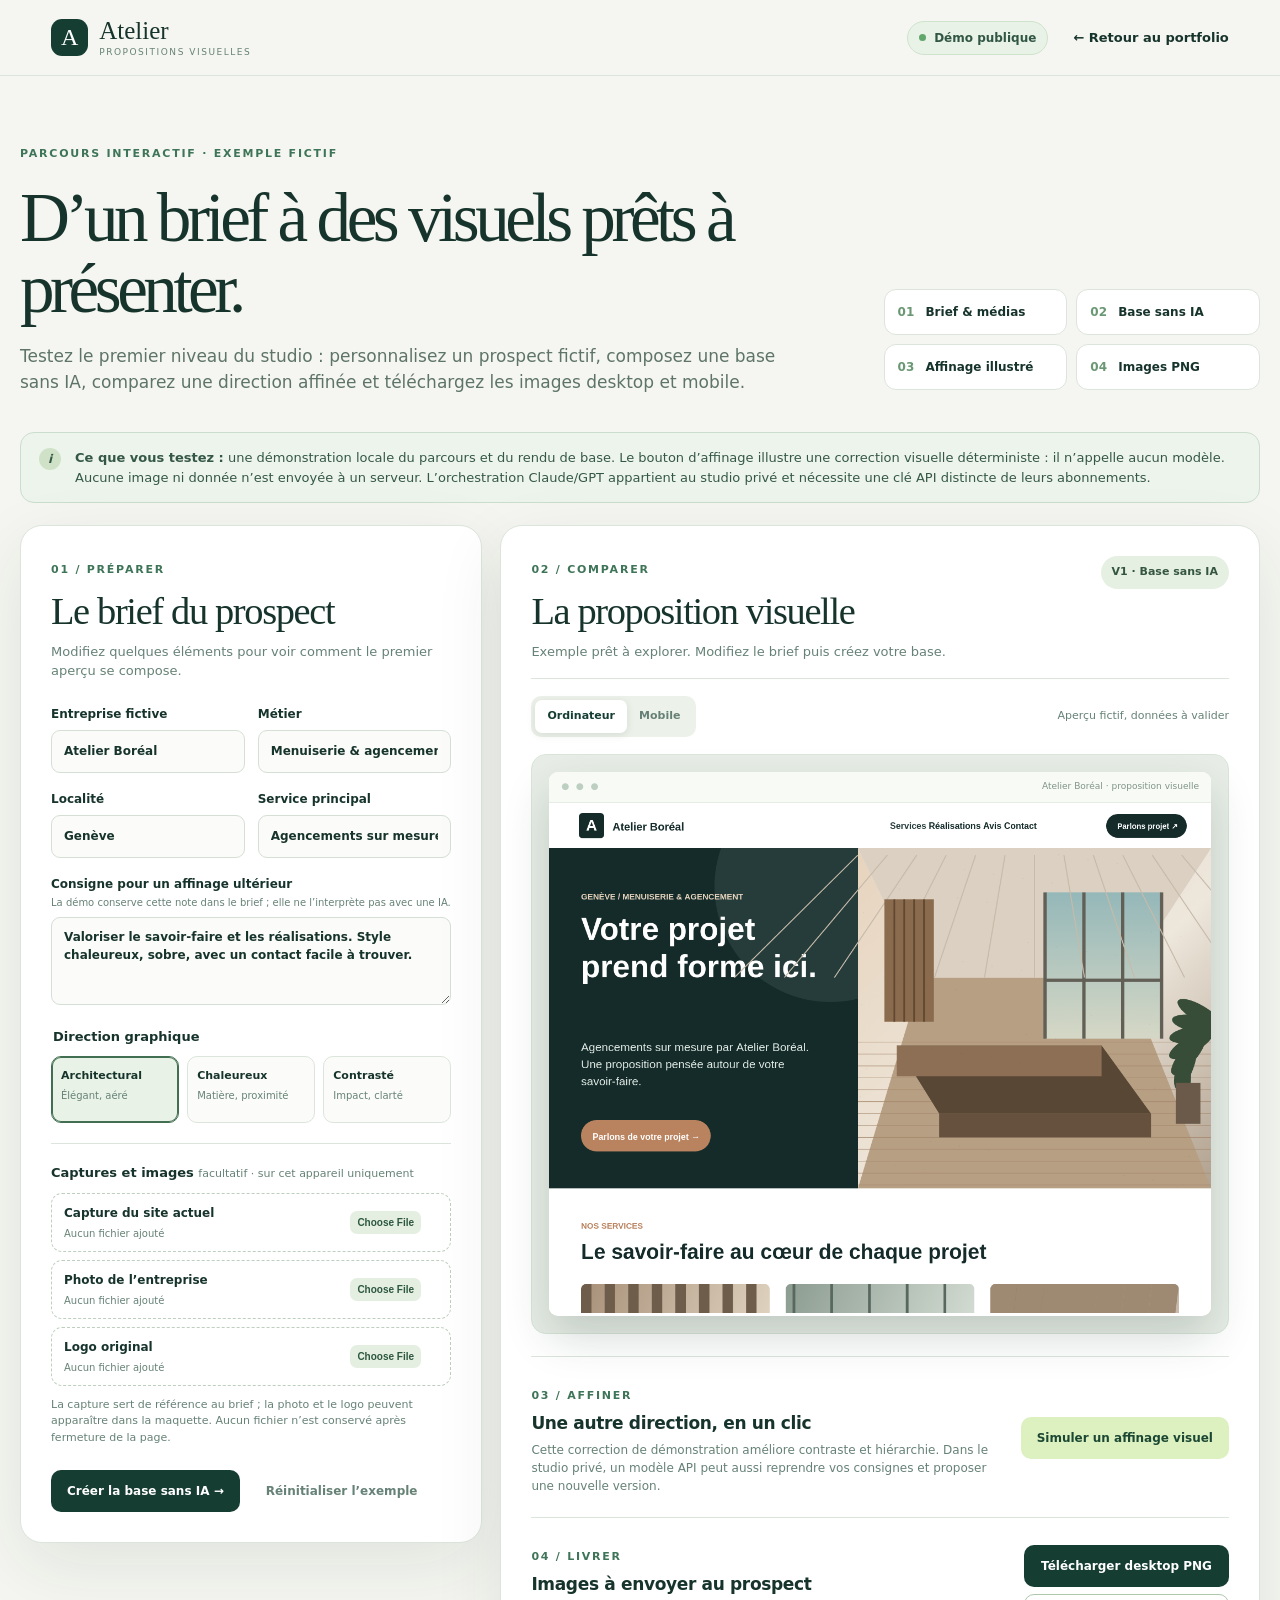
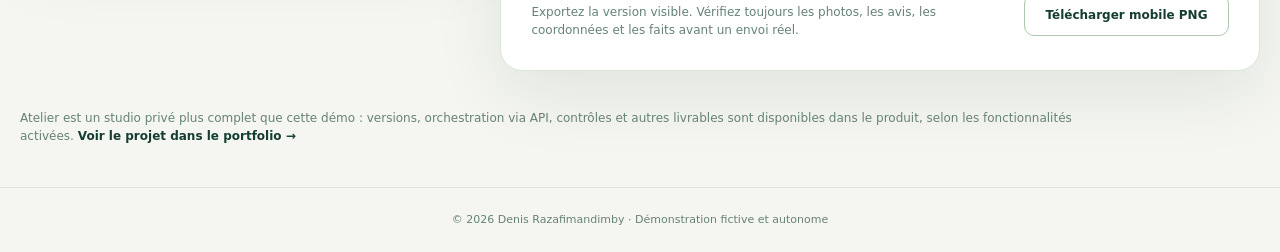
==== demo/atelier.html @ 62d82d83 "Ajoute une demo interactive du studio Atelier" ====
<!doctype html>
<html lang="fr">
<head>
  <meta charset="utf-8">
  <meta name="viewport" content="width=device-width, initial-scale=1">
  <meta name="description" content="Démonstration interactive du parcours Atelier : brief, première maquette sans IA, affinage illustré et exports desktop et mobile.">
  <meta name="theme-color" content="#153d32">
  <title>Atelier · Démo interactive | Denis Razafimandimby</title>
  <link rel="stylesheet" href="atelier.css">
  <script src="atelier.js" defer></script>
</head>
<body>
  <a class="skip" href="#main">Aller au contenu</a>
  <header class="topbar">
    <a class="identity" href="../index.html#projets" aria-label="Retour aux projets du portfolio"><span class="identity-icon" aria-hidden="true">A</span><span><strong>Atelier</strong><small>Propositions visuelles</small></span></a>
    <div class="top-actions"><span class="demo-pill"><span aria-hidden="true"></span> Démo publique</span><a class="back-link" href="../index.html#projets">← Retour au portfolio</a></div>
  </header>

  <main id="main">
    <section class="intro" aria-labelledby="page-title">
      <div class="intro-copy"><span class="eyebrow">PARCOURS INTERACTIF · EXEMPLE FICTIF</span><h1 id="page-title">D’un brief à des visuels prêts à présenter.</h1><p>Testez le premier niveau du studio : personnalisez un prospect fictif, composez une base sans IA, comparez une direction affinée et téléchargez les images desktop et mobile.</p></div>
      <div class="intro-steps" aria-label="Étapes de la démonstration"><span><b>01</b> Brief & médias</span><span><b>02</b> Base sans IA</span><span><b>03</b> Affinage illustré</span><span><b>04</b> Images PNG</span></div>
    </section>

    <div class="disclosure" role="note"><span class="disclosure-icon" aria-hidden="true">i</span><p><strong>Ce que vous testez :</strong> une démonstration locale du parcours et du rendu de base. Le bouton d’affinage illustre une correction visuelle déterministe : il n’appelle aucun modèle. Aucune image ni donnée n’est envoyée à un serveur. L’orchestration Claude/GPT appartient au studio privé et nécessite une clé API distincte de leurs abonnements.</p></div>

    <div class="workspace">
      <section class="control-panel" aria-labelledby="control-title">
        <div class="panel-heading"><span class="panel-index">01 / PRÉPARER</span><h2 id="control-title">Le brief du prospect</h2><p>Modifiez quelques éléments pour voir comment le premier aperçu se compose.</p></div>
        <form id="brief-form" novalidate>
          <div class="field-grid"><label>Entreprise fictive<input id="company" name="company" maxlength="45" value="Atelier Boréal" autocomplete="off" required></label><label>Métier<input id="trade" name="trade" maxlength="48" value="Menuiserie & agencement" autocomplete="off" required></label></div>
          <div class="field-grid"><label>Localité<input id="city" name="city" maxlength="35" value="Genève" autocomplete="off"></label><label>Service principal<input id="service" name="service" maxlength="58" value="Agencements sur mesure" autocomplete="off"></label></div>
          <label>Consigne pour un affinage ultérieur <small class="field-hint">La démo conserve cette note dans le brief ; elle ne l’interprète pas avec une IA.</small><textarea id="instruction" name="instruction" maxlength="260" rows="3">Valoriser le savoir-faire et les réalisations. Style chaleureux, sobre, avec un contact facile à trouver.</textarea></label>
          <fieldset class="style-field"><legend>Direction graphique</legend><div class="style-options"><label class="style-option"><input type="radio" name="style" value="architectural" checked><span><b>Architectural</b><small>Élégant, aéré</small></span></label><label class="style-option"><input type="radio" name="style" value="chaleureux"><span><b>Chaleureux</b><small>Matière, proximité</small></span></label><label class="style-option"><input type="radio" name="style" value="contraste"><span><b>Contrasté</b><small>Impact, clarté</small></span></label></div></fieldset>
          <div class="uploads"><h3>Captures et images <small>facultatif · sur cet appareil uniquement</small></h3><div class="upload-grid"><label class="upload-control"><span>Capture du site actuel</span><input id="capture" type="file" accept="image/png,image/jpeg,image/webp"><small id="capture-name">Aucun fichier ajouté</small></label><label class="upload-control"><span>Photo de l’entreprise</span><input id="photo" type="file" accept="image/png,image/jpeg,image/webp"><small id="photo-name">Aucun fichier ajouté</small></label><label class="upload-control"><span>Logo original</span><input id="logo" type="file" accept="image/png,image/jpeg,image/webp"><small id="logo-name">Aucun fichier ajouté</small></label></div><p class="upload-note">La capture sert de référence au brief ; la photo et le logo peuvent apparaître dans la maquette. Aucun fichier n’est conservé après fermeture de la page.</p></div>
          <div class="primary-actions"><button class="button button-primary" type="submit" id="generate">Créer la base sans IA <span aria-hidden="true">→</span></button><button class="button button-quiet" type="button" id="reset">Réinitialiser l’exemple</button></div>
        </form>
      </section>

      <section class="result-panel" aria-labelledby="result-title">
        <div class="panel-heading result-heading"><div><span class="panel-index">02 / COMPARER</span><h2 id="result-title">La proposition visuelle</h2><p id="result-status" role="status">Exemple prêt à explorer. Modifiez le brief puis créez votre base.</p></div><span class="version-badge" id="version-badge">V1 · Base sans IA</span></div>
        <div class="preview-toolbar"><div class="segmented" role="group" aria-label="Format d’aperçu"><button type="button" class="active" id="desktop-view" aria-pressed="true">Ordinateur</button><button type="button" id="mobile-view" aria-pressed="false">Mobile</button></div><span class="preview-note">Aperçu fictif, données à valider</span></div>
        <div class="preview-frame" id="preview-frame"><div class="preview-window"><div class="window-bar"><span class="window-dots" aria-hidden="true">● ● ●</span><span id="window-title">Atelier Boréal · proposition visuelle</span></div><div class="canvas-scroller"><canvas id="site-canvas" width="1200" height="1850" role="img" aria-label="Aperçu de la proposition de site fictif"></canvas></div></div></div>
        <div class="refinement"><div><span class="panel-index">03 / AFFINER</span><h3>Une autre direction, en un clic</h3><p>Cette correction de démonstration améliore contraste et hiérarchie. Dans le studio privé, un modèle API peut aussi reprendre vos consignes et proposer une nouvelle version.</p></div><button class="button button-secondary" type="button" id="refine">Simuler un affinage visuel</button></div>
        <div class="delivery"><div><span class="panel-index">04 / LIVRER</span><h3>Images à envoyer au prospect</h3><p>Exportez la version visible. Vérifiez toujours les photos, les avis, les coordonnées et les faits avant un envoi réel.</p></div><div class="delivery-actions"><button class="button button-primary" type="button" id="download-desktop">Télécharger desktop PNG</button><button class="button button-outline" type="button" id="download-mobile">Télécharger mobile PNG</button></div></div>
      </section>
    </div>
    <p class="footnote">Atelier est un studio privé plus complet que cette démo : versions, orchestration via API, contrôles et autres livrables sont disponibles dans le produit, selon les fonctionnalités activées. <a href="../index.html#projets">Voir le projet dans le portfolio →</a></p>
  </main>
  <footer>© 2026 Denis Razafimandimby · Démonstration fictive et autonome</footer>
</body>
</html>
---- demo/atelier.css ----
:root{color-scheme:light;--ink:#17342c;--forest:#153d32;--deep:#102b25;--sage:#668276;--line:#dce5dc;--paper:#f5f6f1;--white:#fff;--lime:#d6eeb4;--shadow:0 22px 70px rgba(20,47,36,.09)}
*{box-sizing:border-box}html{scroll-behavior:smooth}body{margin:0;background:var(--paper);color:var(--ink);font-family:Inter,ui-sans-serif,system-ui,-apple-system,BlinkMacSystemFont,"Segoe UI",sans-serif;line-height:1.5;-webkit-font-smoothing:antialiased}button,input,textarea{font:inherit}button{cursor:pointer}a{color:inherit}.skip{position:fixed;top:-60px;left:14px;z-index:10;padding:10px;background:#fff}.skip:focus{top:12px}
.topbar{height:76px;max-width:1600px;margin:auto;padding:0 clamp(20px,4vw,70px);display:flex;align-items:center;justify-content:space-between;gap:16px;border-bottom:1px solid var(--line)}.identity{display:inline-flex;align-items:center;gap:11px;text-decoration:none}.identity-icon{width:37px;height:37px;border-radius:11px;display:grid;place-items:center;background:var(--forest);color:#fff;font-family:Georgia,serif;font-size:24px}.identity strong,.identity small{display:block;line-height:1.1}.identity strong{font-family:Georgia,serif;font-size:25px;font-weight:500}.identity small{font-size:9px;letter-spacing:.17em;text-transform:uppercase;color:var(--sage);margin-top:4px}.top-actions{display:flex;align-items:center;gap:25px}.demo-pill{display:inline-flex;align-items:center;gap:8px;background:#e8f2e7;border:1px solid #cfe3cc;color:#315643;padding:7px 11px;border-radius:999px;font-size:12px;font-weight:700}.demo-pill span{width:7px;height:7px;background:#61a66a;border-radius:50%}.back-link{text-decoration:none;font-size:13px;font-weight:700}.back-link:hover,.footnote a:hover{text-decoration:underline}
main{width:min(1500px,calc(100% - 40px));margin:auto}.intro{padding:clamp(42px,5vw,77px) 0 35px;display:grid;grid-template-columns:minmax(0,1.3fr) minmax(280px,.6fr);gap:48px;align-items:end}.eyebrow,.panel-index{font-size:11px;font-weight:800;letter-spacing:.16em;color:#3e7457}.intro h1{font-size:clamp(42px,5.4vw,78px);letter-spacing:-.065em;line-height:1.03;margin:18px 0 20px;max-width:950px;font-family:Georgia,"Times New Roman",serif;font-weight:500}.intro-copy p{max-width:770px;color:#5e7468;font-size:17px;margin:0}.intro-steps{display:grid;grid-template-columns:1fr 1fr;gap:9px;padding-bottom:5px}.intro-steps span{padding:13px;border:1px solid var(--line);border-radius:12px;background:#fff;font-size:12px;font-weight:650;white-space:nowrap}.intro-steps b{color:#6b9874;margin-right:7px}.disclosure{display:flex;gap:14px;align-items:flex-start;border:1px solid #cbddcd;background:#edf4eb;padding:15px 18px;border-radius:14px;color:#355846;font-size:13px;margin:2px 0 22px}.disclosure p{margin:0}.disclosure-icon{flex:0 0 22px;height:22px;border-radius:50%;background:#cfe2c8;display:grid;place-items:center;font-size:12px;font-style:italic;font-weight:700}
.workspace{display:grid;grid-template-columns:minmax(350px,.84fr) minmax(540px,1.38fr);gap:18px;align-items:start}.control-panel,.result-panel{border:1px solid var(--line);border-radius:22px;background:#fff;box-shadow:var(--shadow);overflow:hidden}.control-panel{padding:30px}.result-panel{padding:30px}.panel-heading h2{font-family:Georgia,"Times New Roman",serif;font-size:clamp(30px,3vw,40px);font-weight:500;letter-spacing:-.035em;line-height:1.15;margin:9px 0 8px}.panel-heading p{font-size:13px;color:var(--sage);margin:0 0 24px}.field-grid{display:grid;grid-template-columns:1fr 1fr;gap:13px}form label:not(.style-option):not(.upload-control){display:block;font-size:12px;font-weight:750;margin-bottom:17px}input[type=text],form input:not([type]),textarea{margin-top:7px;width:100%;min-height:43px;padding:10px 12px;border:1px solid #d5dfd5;border-radius:9px;color:var(--ink);background:#fbfcf9;outline:none;transition:border-color .2s,box-shadow .2s}textarea{resize:vertical;min-height:88px}input:focus-visible,textarea:focus-visible,button:focus-visible,a:focus-visible{outline:3px solid #88aa7f;outline-offset:2px}input:not([type]):focus,textarea:focus{border-color:#6a9873;box-shadow:0 0 0 3px #dbe9d8}.style-field{border:0;padding:0;margin:0 0 20px}.style-field legend,.uploads h3{font-size:13px;font-weight:800;margin:0 0 10px}.style-options{display:grid;grid-template-columns:repeat(3,1fr);gap:8px}.style-option{position:relative;display:block;cursor:pointer}.style-option input{position:absolute;opacity:0;inset:0}.style-option span{display:block;padding:11px 9px;border:1px solid var(--line);border-radius:10px;transition:.2s;background:#fbfcf9;min-height:67px}.style-option b,.style-option small{display:block}.style-option b{font-size:11px}.style-option small{font-size:10px;color:var(--sage);margin-top:3px}.style-option input:checked+span{border-color:#426f51;background:#e9f2e6;box-shadow:inset 0 0 0 1px #426f51}.style-option input:focus-visible+span{outline:3px solid #88aa7f;outline-offset:2px}.uploads{border-top:1px solid var(--line);padding-top:19px}.uploads h3 small{font-size:11px;font-weight:500;color:var(--sage)}.upload-grid{display:grid;gap:8px}.upload-control{border:1px dashed #becfbf;border-radius:11px;padding:10px 12px;display:grid;grid-template-columns:1fr auto;gap:4px 8px;align-items:center;cursor:pointer}.upload-control:hover{background:#f7faf5;border-color:#71946f}.upload-control span{font-size:12px;font-weight:750}.upload-control input{grid-column:2;grid-row:1/3;width:88px;font-size:10px;color:transparent}.upload-control input::file-selector-button{border:0;border-radius:7px;background:#e5efe1;color:#2c5740;padding:6px 7px;cursor:pointer;font-weight:700;font-size:10px}.upload-control small{grid-column:1;font-size:10px;color:var(--sage);overflow:hidden;text-overflow:ellipsis;white-space:nowrap}.upload-note{font-size:11px;color:var(--sage);margin:11px 0 0}.primary-actions{display:flex;align-items:center;flex-wrap:wrap;gap:10px;margin-top:24px}.button{border:1px solid transparent;border-radius:10px;min-height:42px;padding:10px 15px;font-size:12px;font-weight:800;transition:transform .2s ease,background .2s ease,border-color .2s ease,box-shadow .2s ease}.button:hover{transform:translateY(-2px)}.button-primary{background:var(--forest);color:#fff}.button-primary:hover{background:#205b45;box-shadow:0 10px 22px rgba(21,61,50,.17)}.button-quiet{background:transparent;color:var(--sage)}.button-quiet:hover{color:var(--forest)}.button-secondary{background:#dcf0c0;color:#1c4833}.button-secondary:hover{background:#c8e6a4}.button-outline{border-color:#aec8ad;background:#fff;color:var(--forest)}.button-outline:hover{background:#f0f6ed}
.result-heading{display:flex;justify-content:space-between;align-items:flex-start;gap:15px}.result-heading p{margin-bottom:17px}.version-badge{white-space:nowrap;border-radius:999px;background:#e6f0e2;color:#345640;padding:8px 11px;font-size:11px;font-weight:800}.preview-toolbar{border-top:1px solid var(--line);padding:17px 0;display:flex;justify-content:space-between;align-items:center;gap:10px}.segmented{display:inline-flex;padding:4px;border-radius:10px;background:#ecf1e9}.segmented button{border:0;background:transparent;border-radius:7px;padding:8px 12px;color:#668075;font-size:11px;font-weight:750}.segmented button.active{background:#fff;color:var(--forest);box-shadow:0 2px 8px rgba(23,52,44,.1)}.preview-note{font-size:11px;color:var(--sage)}.preview-frame{background:#e8eee7;border:1px solid #d8e5d8;border-radius:15px;padding:17px;min-height:580px;display:flex;justify-content:center;transition:background .25s}.preview-window{width:100%;max-width:100%;background:#fff;border-radius:9px;overflow:hidden;box-shadow:0 20px 45px rgba(18,46,35,.18);transition:max-width .3s}.preview-frame.mobile .preview-window{max-width:305px;border-radius:22px;border:7px solid #172b26}.window-bar{height:31px;padding:0 12px;display:flex;align-items:center;justify-content:space-between;gap:10px;background:#f8faf6;border-bottom:1px solid #e5ede5;color:#809488;font-size:9px}.window-dots{color:#bdcfc1;letter-spacing:2px}.canvas-scroller{height:510px;overflow:auto;background:#fff}.canvas-scroller canvas{display:block;width:100%;height:auto}.preview-frame.mobile .canvas-scroller{height:560px}.refinement,.delivery{display:flex;gap:20px;align-items:center;justify-content:space-between;border-top:1px solid var(--line);padding:25px 0 0;margin-top:22px}.refinement h3,.delivery h3{font-size:17px;letter-spacing:-.02em;margin:5px 0}.refinement p,.delivery p{font-size:12px;color:var(--sage);margin:0;max-width:540px}.refinement .button{flex-shrink:0}.delivery{padding-bottom:1px}.delivery-actions{display:flex;flex-direction:column;gap:7px;min-width:205px}.delivery-actions .button{width:100%}.footnote{font-size:12px;color:var(--sage);padding:26px 0 30px;max-width:1100px}.footnote a{font-weight:750;text-decoration:none;color:var(--forest)}footer{border-top:1px solid var(--line);padding:24px;text-align:center;font-size:11px;color:var(--sage)}
.field-hint{display:block;font-size:10px;font-weight:400;color:var(--sage);margin-top:2px}
@media(max-width:1130px){.intro{grid-template-columns:minmax(0,1fr)}.intro-copy,.intro-steps,.workspace,.control-panel,.result-panel{min-width:0}.intro-steps{max-width:650px;grid-template-columns:repeat(2,minmax(0,1fr))}.workspace{grid-template-columns:minmax(0,1fr)}.control-panel,.result-panel{padding:25px}.preview-frame{min-height:600px}.canvas-scroller{height:530px}}
@media(max-width:700px){main{width:calc(100% - 24px)}.topbar{padding:0 14px}.demo-pill{display:none}.back-link{font-size:11px;white-space:nowrap}.intro{padding-top:38px;gap:20px}.intro h1{font-size:clamp(36px,10vw,44px);overflow-wrap:break-word}.intro-copy p{font-size:15px}.intro-steps span{font-size:10px;min-width:0;white-space:normal}.disclosure{font-size:11px}.control-panel,.result-panel{padding:18px;border-radius:15px}.field-grid{grid-template-columns:1fr;gap:0}.style-options{grid-template-columns:repeat(3,minmax(0,1fr))}.style-option b{font-size:10px}.style-option small{font-size:9px}.result-heading{display:block}.version-badge{display:inline-block;margin-bottom:13px}.preview-toolbar{align-items:flex-start;flex-direction:column}.preview-frame{padding:8px;min-height:420px}.preview-window{min-width:0}.canvas-scroller{height:390px}.refinement,.delivery{display:block}.refinement .button,.delivery-actions{margin-top:14px}.delivery-actions{max-width:none}.preview-note{display:none}}
@media(prefers-reduced-motion:reduce){*,*::before,*::after{scroll-behavior:auto!important;transition:none!important;animation:none!important}}
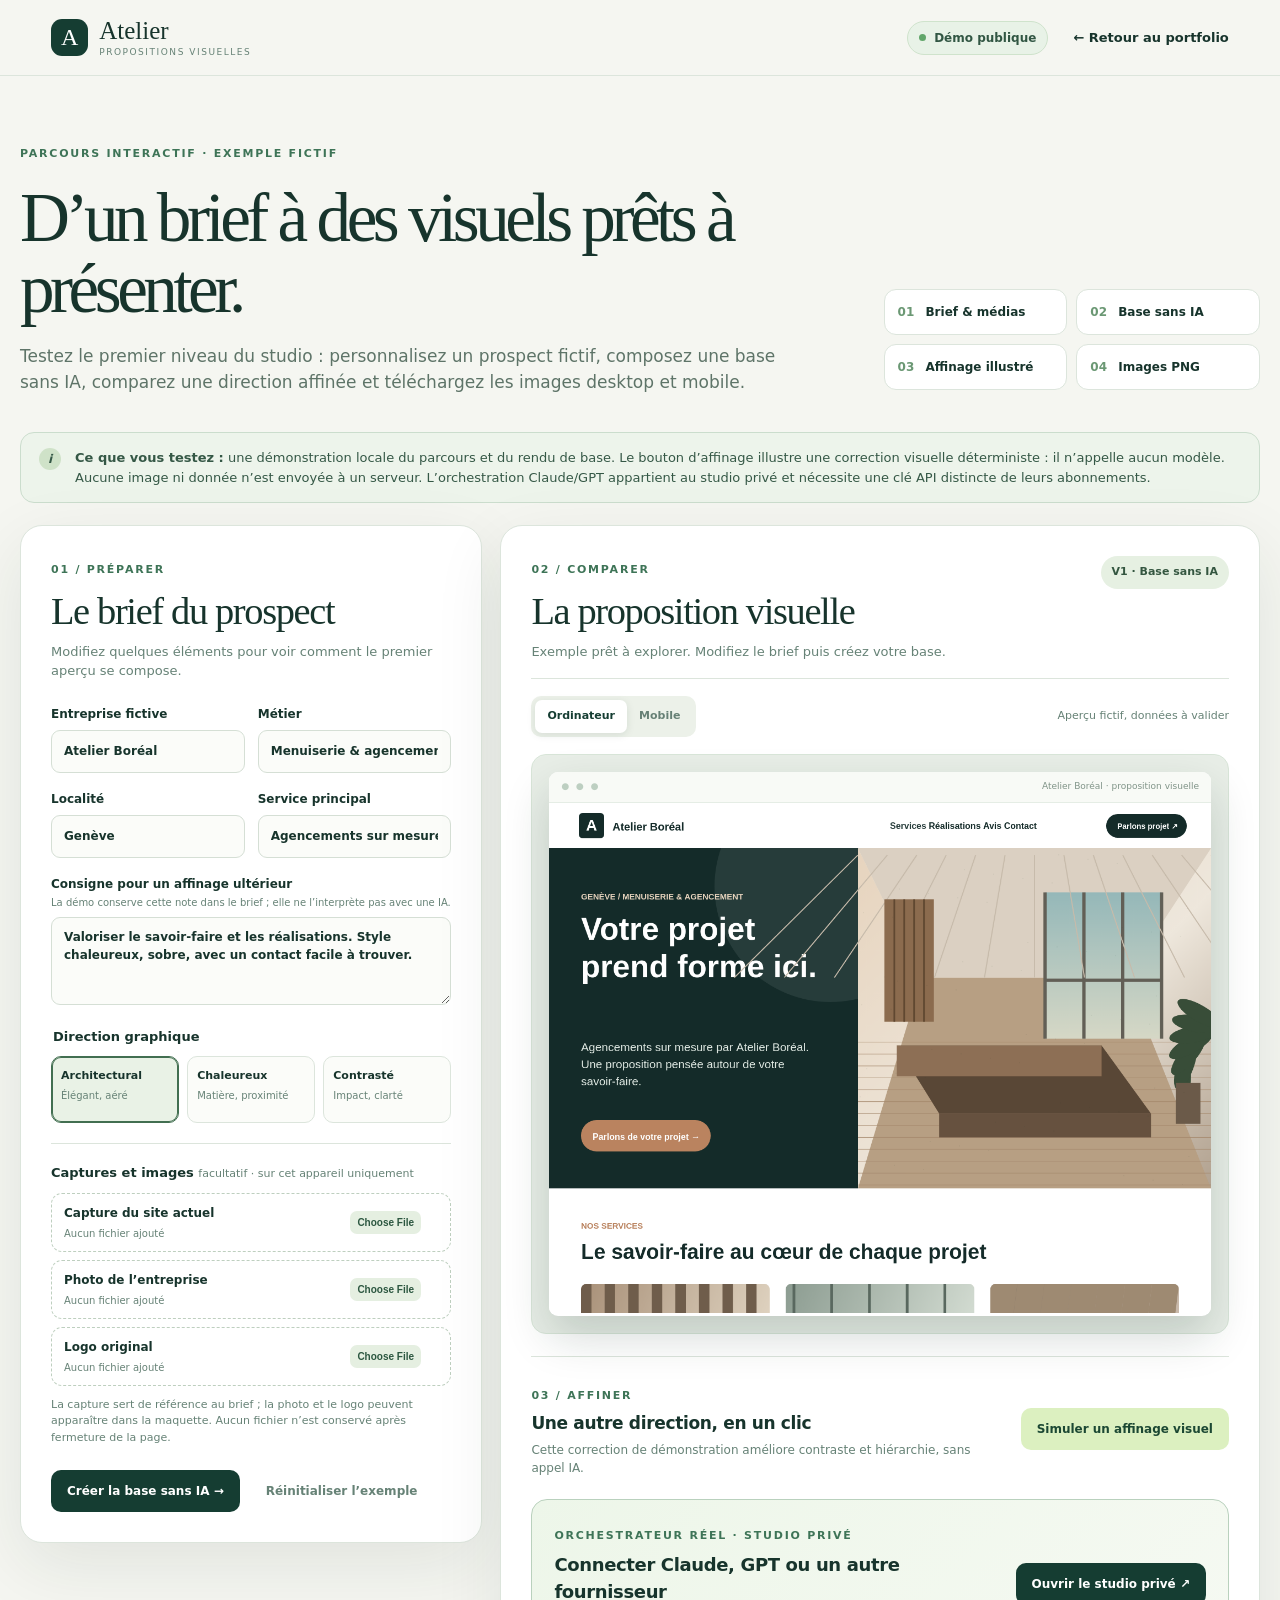
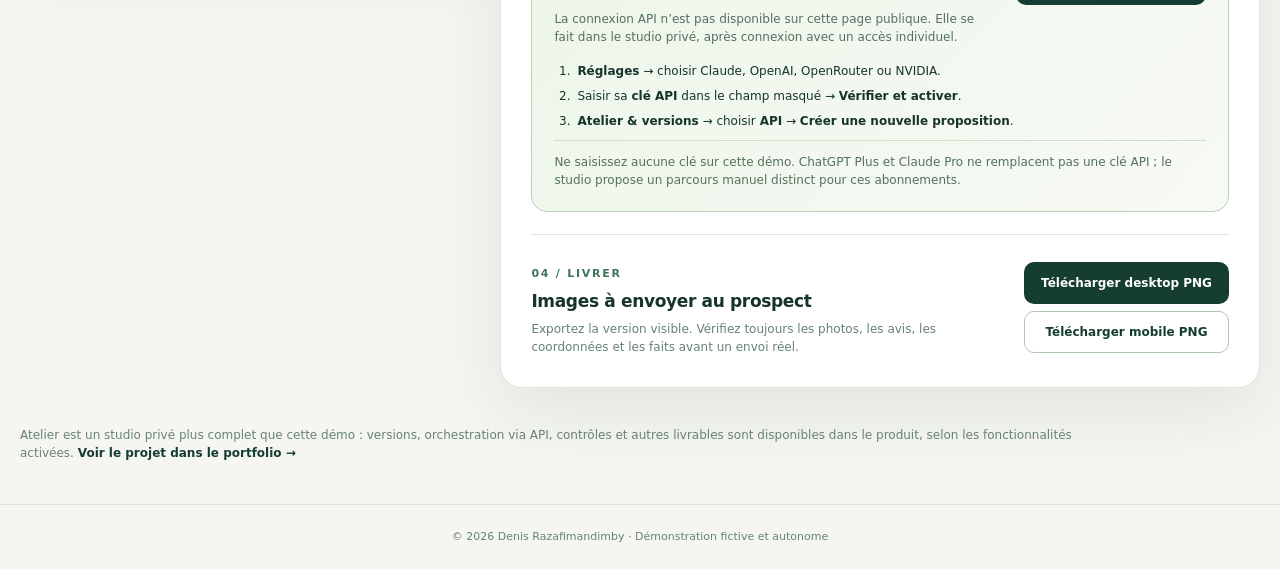
==== commit 496cdb6a: "Clarifie la connexion API dans la demo Atelier" ====
--- a/demo/atelier.html
+++ b/demo/atelier.html
@@ -41,7 +41,8 @@
         <div class="panel-heading result-heading"><div><span class="panel-index">02 / COMPARER</span><h2 id="result-title">La proposition visuelle</h2><p id="result-status" role="status">Exemple prêt à explorer. Modifiez le brief puis créez votre base.</p></div><span class="version-badge" id="version-badge">V1 · Base sans IA</span></div>
         <div class="preview-toolbar"><div class="segmented" role="group" aria-label="Format d’aperçu"><button type="button" class="active" id="desktop-view" aria-pressed="true">Ordinateur</button><button type="button" id="mobile-view" aria-pressed="false">Mobile</button></div><span class="preview-note">Aperçu fictif, données à valider</span></div>
         <div class="preview-frame" id="preview-frame"><div class="preview-window"><div class="window-bar"><span class="window-dots" aria-hidden="true">● ● ●</span><span id="window-title">Atelier Boréal · proposition visuelle</span></div><div class="canvas-scroller"><canvas id="site-canvas" width="1200" height="1850" role="img" aria-label="Aperçu de la proposition de site fictif"></canvas></div></div></div>
-        <div class="refinement"><div><span class="panel-index">03 / AFFINER</span><h3>Une autre direction, en un clic</h3><p>Cette correction de démonstration améliore contraste et hiérarchie. Dans le studio privé, un modèle API peut aussi reprendre vos consignes et proposer une nouvelle version.</p></div><button class="button button-secondary" type="button" id="refine">Simuler un affinage visuel</button></div>
+        <div class="refinement"><div><span class="panel-index">03 / AFFINER</span><h3>Une autre direction, en un clic</h3><p>Cette correction de démonstration améliore contraste et hiérarchie, sans appel IA.</p></div><button class="button button-secondary" type="button" id="refine">Simuler un affinage visuel</button></div>
+        <section class="api-path" aria-labelledby="api-path-title"><div class="api-path-header"><div><span class="panel-index">ORCHESTRATEUR RÉEL · STUDIO PRIVÉ</span><h3 id="api-path-title">Connecter Claude, GPT ou un autre fournisseur</h3><p>La connexion API n’est pas disponible sur cette page publique. Elle se fait dans le studio privé, après connexion avec un accès individuel.</p></div><a class="button button-api" href="https://atelier-studio-client.l-denis-razafimandimby.workers.dev/" target="_blank" rel="noopener noreferrer">Ouvrir le studio privé ↗</a></div><ol><li><strong>Réglages</strong> → choisir Claude, OpenAI, OpenRouter ou NVIDIA.</li><li>Saisir sa <strong>clé API</strong> dans le champ masqué → <strong>Vérifier et activer</strong>.</li><li><strong>Atelier &amp; versions</strong> → choisir <strong>API</strong> → <strong>Créer une nouvelle proposition</strong>.</li></ol><p class="api-note">Ne saisissez aucune clé sur cette démo. ChatGPT Plus et Claude Pro ne remplacent pas une clé API ; le studio propose un parcours manuel distinct pour ces abonnements.</p></section>
         <div class="delivery"><div><span class="panel-index">04 / LIVRER</span><h3>Images à envoyer au prospect</h3><p>Exportez la version visible. Vérifiez toujours les photos, les avis, les coordonnées et les faits avant un envoi réel.</p></div><div class="delivery-actions"><button class="button button-primary" type="button" id="download-desktop">Télécharger desktop PNG</button><button class="button button-outline" type="button" id="download-mobile">Télécharger mobile PNG</button></div></div>
       </section>
     </div>
--- a/demo/atelier.css
+++ b/demo/atelier.css
@@ -5,6 +5,8 @@
 .workspace{display:grid;grid-template-columns:minmax(350px,.84fr) minmax(540px,1.38fr);gap:18px;align-items:start}.control-panel,.result-panel{border:1px solid var(--line);border-radius:22px;background:#fff;box-shadow:var(--shadow);overflow:hidden}.control-panel{padding:30px}.result-panel{padding:30px}.panel-heading h2{font-family:Georgia,"Times New Roman",serif;font-size:clamp(30px,3vw,40px);font-weight:500;letter-spacing:-.035em;line-height:1.15;margin:9px 0 8px}.panel-heading p{font-size:13px;color:var(--sage);margin:0 0 24px}.field-grid{display:grid;grid-template-columns:1fr 1fr;gap:13px}form label:not(.style-option):not(.upload-control){display:block;font-size:12px;font-weight:750;margin-bottom:17px}input[type=text],form input:not([type]),textarea{margin-top:7px;width:100%;min-height:43px;padding:10px 12px;border:1px solid #d5dfd5;border-radius:9px;color:var(--ink);background:#fbfcf9;outline:none;transition:border-color .2s,box-shadow .2s}textarea{resize:vertical;min-height:88px}input:focus-visible,textarea:focus-visible,button:focus-visible,a:focus-visible{outline:3px solid #88aa7f;outline-offset:2px}input:not([type]):focus,textarea:focus{border-color:#6a9873;box-shadow:0 0 0 3px #dbe9d8}.style-field{border:0;padding:0;margin:0 0 20px}.style-field legend,.uploads h3{font-size:13px;font-weight:800;margin:0 0 10px}.style-options{display:grid;grid-template-columns:repeat(3,1fr);gap:8px}.style-option{position:relative;display:block;cursor:pointer}.style-option input{position:absolute;opacity:0;inset:0}.style-option span{display:block;padding:11px 9px;border:1px solid var(--line);border-radius:10px;transition:.2s;background:#fbfcf9;min-height:67px}.style-option b,.style-option small{display:block}.style-option b{font-size:11px}.style-option small{font-size:10px;color:var(--sage);margin-top:3px}.style-option input:checked+span{border-color:#426f51;background:#e9f2e6;box-shadow:inset 0 0 0 1px #426f51}.style-option input:focus-visible+span{outline:3px solid #88aa7f;outline-offset:2px}.uploads{border-top:1px solid var(--line);padding-top:19px}.uploads h3 small{font-size:11px;font-weight:500;color:var(--sage)}.upload-grid{display:grid;gap:8px}.upload-control{border:1px dashed #becfbf;border-radius:11px;padding:10px 12px;display:grid;grid-template-columns:1fr auto;gap:4px 8px;align-items:center;cursor:pointer}.upload-control:hover{background:#f7faf5;border-color:#71946f}.upload-control span{font-size:12px;font-weight:750}.upload-control input{grid-column:2;grid-row:1/3;width:88px;font-size:10px;color:transparent}.upload-control input::file-selector-button{border:0;border-radius:7px;background:#e5efe1;color:#2c5740;padding:6px 7px;cursor:pointer;font-weight:700;font-size:10px}.upload-control small{grid-column:1;font-size:10px;color:var(--sage);overflow:hidden;text-overflow:ellipsis;white-space:nowrap}.upload-note{font-size:11px;color:var(--sage);margin:11px 0 0}.primary-actions{display:flex;align-items:center;flex-wrap:wrap;gap:10px;margin-top:24px}.button{border:1px solid transparent;border-radius:10px;min-height:42px;padding:10px 15px;font-size:12px;font-weight:800;transition:transform .2s ease,background .2s ease,border-color .2s ease,box-shadow .2s ease}.button:hover{transform:translateY(-2px)}.button-primary{background:var(--forest);color:#fff}.button-primary:hover{background:#205b45;box-shadow:0 10px 22px rgba(21,61,50,.17)}.button-quiet{background:transparent;color:var(--sage)}.button-quiet:hover{color:var(--forest)}.button-secondary{background:#dcf0c0;color:#1c4833}.button-secondary:hover{background:#c8e6a4}.button-outline{border-color:#aec8ad;background:#fff;color:var(--forest)}.button-outline:hover{background:#f0f6ed}
 .result-heading{display:flex;justify-content:space-between;align-items:flex-start;gap:15px}.result-heading p{margin-bottom:17px}.version-badge{white-space:nowrap;border-radius:999px;background:#e6f0e2;color:#345640;padding:8px 11px;font-size:11px;font-weight:800}.preview-toolbar{border-top:1px solid var(--line);padding:17px 0;display:flex;justify-content:space-between;align-items:center;gap:10px}.segmented{display:inline-flex;padding:4px;border-radius:10px;background:#ecf1e9}.segmented button{border:0;background:transparent;border-radius:7px;padding:8px 12px;color:#668075;font-size:11px;font-weight:750}.segmented button.active{background:#fff;color:var(--forest);box-shadow:0 2px 8px rgba(23,52,44,.1)}.preview-note{font-size:11px;color:var(--sage)}.preview-frame{background:#e8eee7;border:1px solid #d8e5d8;border-radius:15px;padding:17px;min-height:580px;display:flex;justify-content:center;transition:background .25s}.preview-window{width:100%;max-width:100%;background:#fff;border-radius:9px;overflow:hidden;box-shadow:0 20px 45px rgba(18,46,35,.18);transition:max-width .3s}.preview-frame.mobile .preview-window{max-width:305px;border-radius:22px;border:7px solid #172b26}.window-bar{height:31px;padding:0 12px;display:flex;align-items:center;justify-content:space-between;gap:10px;background:#f8faf6;border-bottom:1px solid #e5ede5;color:#809488;font-size:9px}.window-dots{color:#bdcfc1;letter-spacing:2px}.canvas-scroller{height:510px;overflow:auto;background:#fff}.canvas-scroller canvas{display:block;width:100%;height:auto}.preview-frame.mobile .canvas-scroller{height:560px}.refinement,.delivery{display:flex;gap:20px;align-items:center;justify-content:space-between;border-top:1px solid var(--line);padding:25px 0 0;margin-top:22px}.refinement h3,.delivery h3{font-size:17px;letter-spacing:-.02em;margin:5px 0}.refinement p,.delivery p{font-size:12px;color:var(--sage);margin:0;max-width:540px}.refinement .button{flex-shrink:0}.delivery{padding-bottom:1px}.delivery-actions{display:flex;flex-direction:column;gap:7px;min-width:205px}.delivery-actions .button{width:100%}.footnote{font-size:12px;color:var(--sage);padding:26px 0 30px;max-width:1100px}.footnote a{font-weight:750;text-decoration:none;color:var(--forest)}footer{border-top:1px solid var(--line);padding:24px;text-align:center;font-size:11px;color:var(--sage)}
 .field-hint{display:block;font-size:10px;font-weight:400;color:var(--sage);margin-top:2px}
+.api-path{margin-top:22px;padding:22px;border:1px solid #b9d1bd;border-radius:16px;background:linear-gradient(135deg,#edf6e9,#f7faf4);color:var(--ink)}.api-path-header{display:flex;align-items:center;justify-content:space-between;gap:20px}.api-path h3{font-size:18px;letter-spacing:-.02em;margin:5px 0}.api-path p{font-size:12px;color:#557062;margin:0}.api-path ol{display:grid;gap:7px;margin:16px 0 10px;padding-left:20px}.api-path li{font-size:12px;padding-left:3px}.api-path .api-note{border-top:1px solid #cddfca;padding-top:12px;color:#54715f}.button-api{flex-shrink:0;display:inline-flex;align-items:center;text-align:center;text-decoration:none;background:var(--forest);color:#fff}.button-api:hover{background:#205b45;box-shadow:0 10px 22px rgba(21,61,50,.17)}
+@media(max-width:700px){.api-path{padding:17px}.api-path-header{display:block}.api-path .button-api{margin-top:14px}.api-path ol{padding-left:18px}}
 @media(max-width:1130px){.intro{grid-template-columns:minmax(0,1fr)}.intro-copy,.intro-steps,.workspace,.control-panel,.result-panel{min-width:0}.intro-steps{max-width:650px;grid-template-columns:repeat(2,minmax(0,1fr))}.workspace{grid-template-columns:minmax(0,1fr)}.control-panel,.result-panel{padding:25px}.preview-frame{min-height:600px}.canvas-scroller{height:530px}}
 @media(max-width:700px){main{width:calc(100% - 24px)}.topbar{padding:0 14px}.demo-pill{display:none}.back-link{font-size:11px;white-space:nowrap}.intro{padding-top:38px;gap:20px}.intro h1{font-size:clamp(36px,10vw,44px);overflow-wrap:break-word}.intro-copy p{font-size:15px}.intro-steps span{font-size:10px;min-width:0;white-space:normal}.disclosure{font-size:11px}.control-panel,.result-panel{padding:18px;border-radius:15px}.field-grid{grid-template-columns:1fr;gap:0}.style-options{grid-template-columns:repeat(3,minmax(0,1fr))}.style-option b{font-size:10px}.style-option small{font-size:9px}.result-heading{display:block}.version-badge{display:inline-block;margin-bottom:13px}.preview-toolbar{align-items:flex-start;flex-direction:column}.preview-frame{padding:8px;min-height:420px}.preview-window{min-width:0}.canvas-scroller{height:390px}.refinement,.delivery{display:block}.refinement .button,.delivery-actions{margin-top:14px}.delivery-actions{max-width:none}.preview-note{display:none}}
 @media(prefers-reduced-motion:reduce){*,*::before,*::after{scroll-behavior:auto!important;transition:none!important;animation:none!important}}
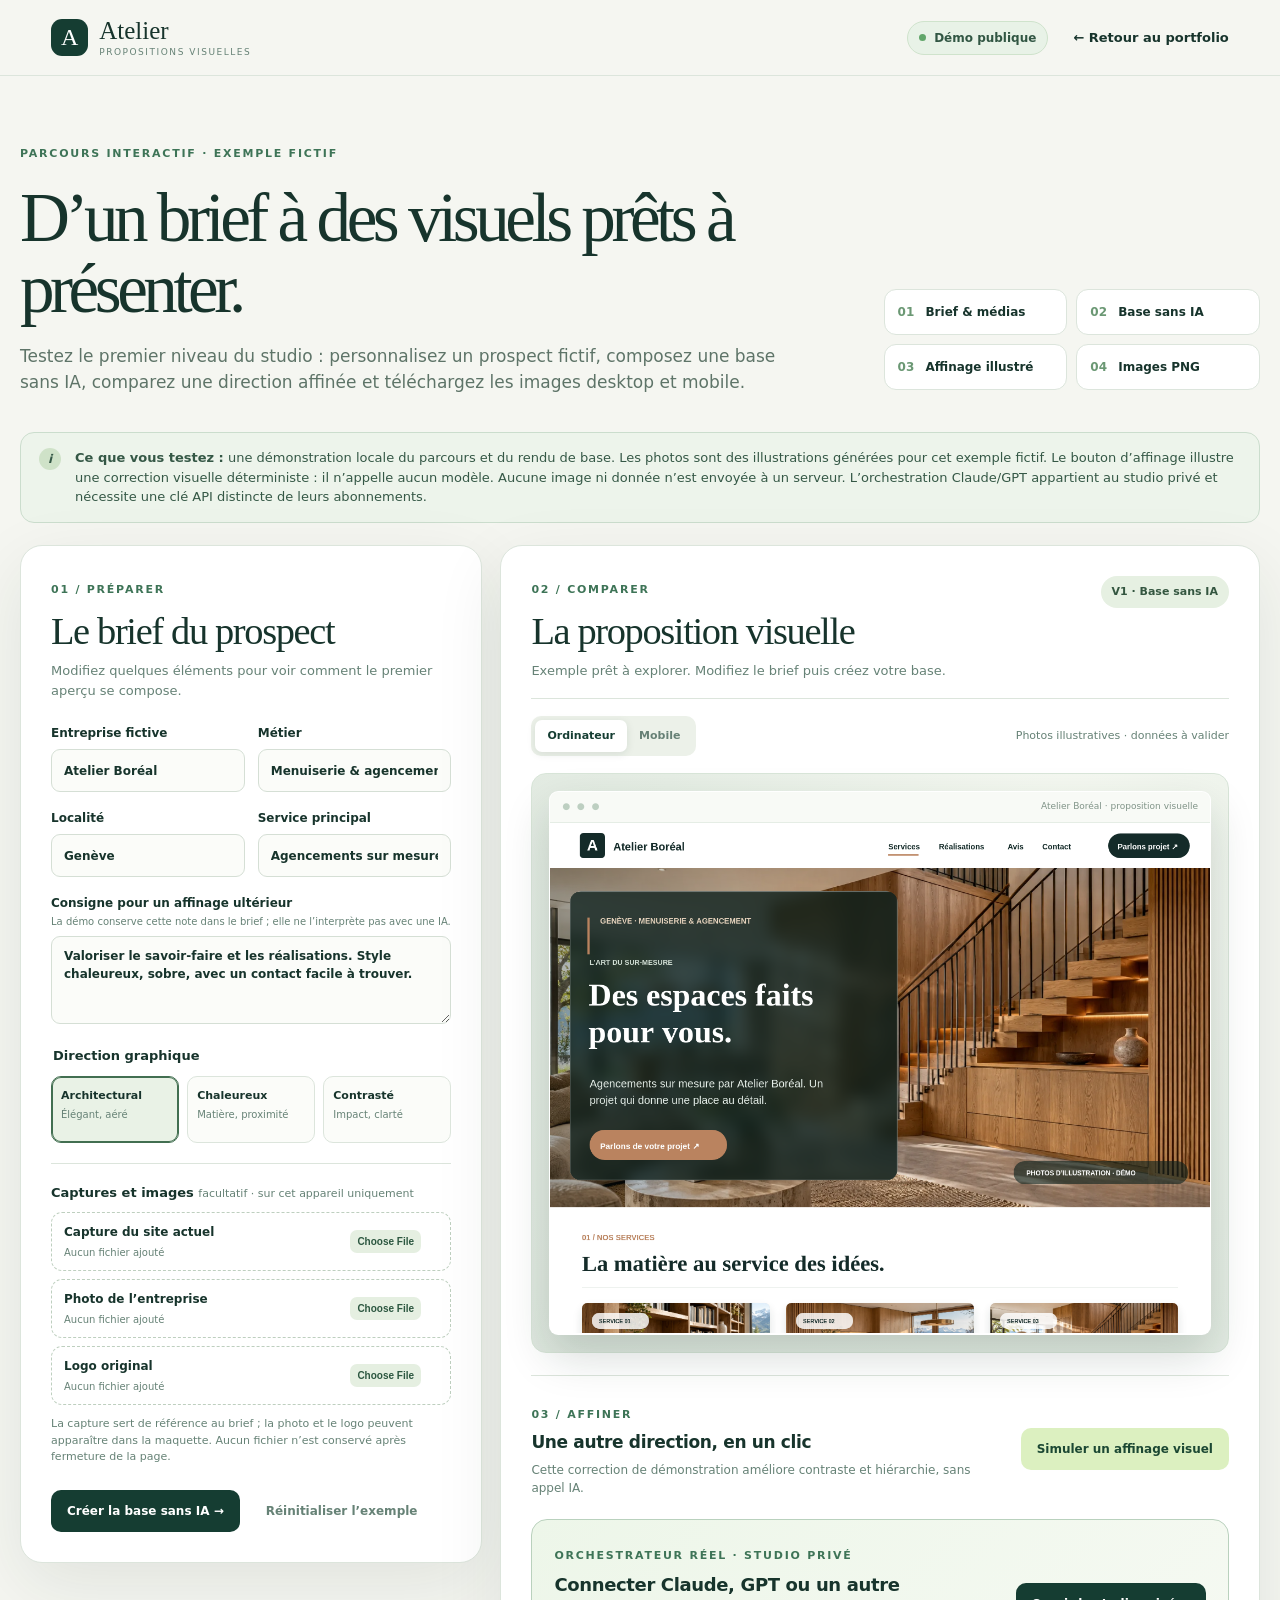
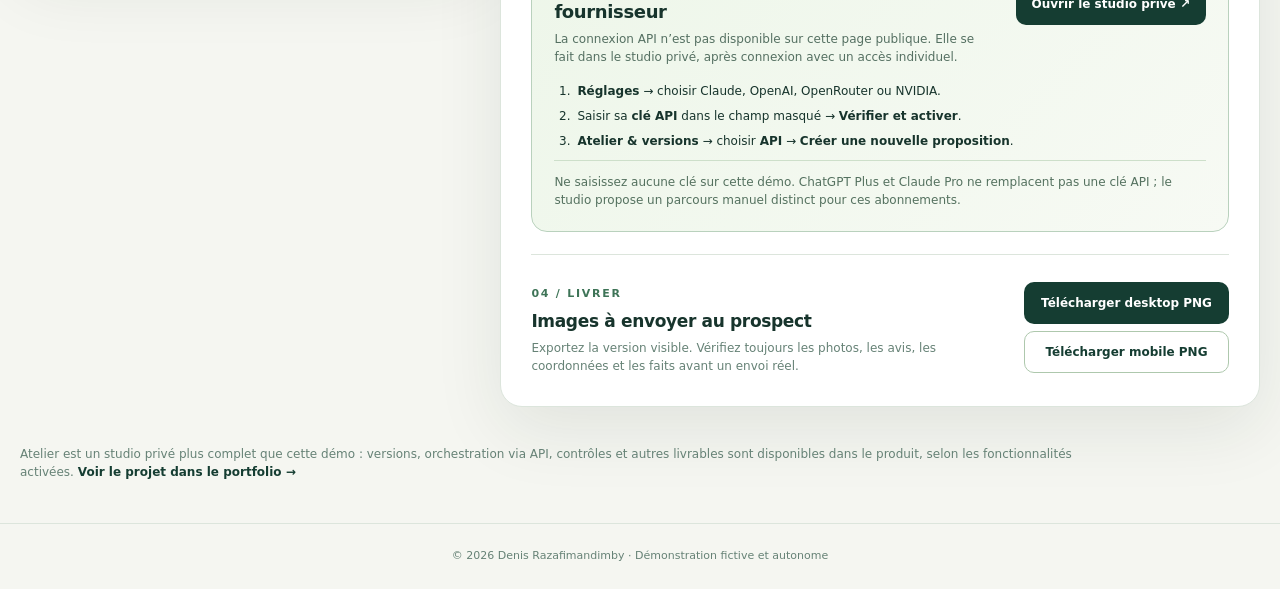
==== commit b85007c4: "Ameliore la maquette interactive Atelier" ====
--- a/demo/atelier.html
+++ b/demo/atelier.html
@@ -22,7 +22,7 @@
       <div class="intro-steps" aria-label="Étapes de la démonstration"><span><b>01</b> Brief & médias</span><span><b>02</b> Base sans IA</span><span><b>03</b> Affinage illustré</span><span><b>04</b> Images PNG</span></div>
     </section>
 
-    <div class="disclosure" role="note"><span class="disclosure-icon" aria-hidden="true">i</span><p><strong>Ce que vous testez :</strong> une démonstration locale du parcours et du rendu de base. Le bouton d’affinage illustre une correction visuelle déterministe : il n’appelle aucun modèle. Aucune image ni donnée n’est envoyée à un serveur. L’orchestration Claude/GPT appartient au studio privé et nécessite une clé API distincte de leurs abonnements.</p></div>
+    <div class="disclosure" role="note"><span class="disclosure-icon" aria-hidden="true">i</span><p><strong>Ce que vous testez :</strong> une démonstration locale du parcours et du rendu de base. Les photos sont des illustrations générées pour cet exemple fictif. Le bouton d’affinage illustre une correction visuelle déterministe : il n’appelle aucun modèle. Aucune image ni donnée n’est envoyée à un serveur. L’orchestration Claude/GPT appartient au studio privé et nécessite une clé API distincte de leurs abonnements.</p></div>
 
     <div class="workspace">
       <section class="control-panel" aria-labelledby="control-title">
@@ -39,7 +39,7 @@
 
       <section class="result-panel" aria-labelledby="result-title">
         <div class="panel-heading result-heading"><div><span class="panel-index">02 / COMPARER</span><h2 id="result-title">La proposition visuelle</h2><p id="result-status" role="status">Exemple prêt à explorer. Modifiez le brief puis créez votre base.</p></div><span class="version-badge" id="version-badge">V1 · Base sans IA</span></div>
-        <div class="preview-toolbar"><div class="segmented" role="group" aria-label="Format d’aperçu"><button type="button" class="active" id="desktop-view" aria-pressed="true">Ordinateur</button><button type="button" id="mobile-view" aria-pressed="false">Mobile</button></div><span class="preview-note">Aperçu fictif, données à valider</span></div>
+        <div class="preview-toolbar"><div class="segmented" role="group" aria-label="Format d’aperçu"><button type="button" class="active" id="desktop-view" aria-pressed="true">Ordinateur</button><button type="button" id="mobile-view" aria-pressed="false">Mobile</button></div><span class="preview-note">Photos illustratives · données à valider</span></div>
         <div class="preview-frame" id="preview-frame"><div class="preview-window"><div class="window-bar"><span class="window-dots" aria-hidden="true">● ● ●</span><span id="window-title">Atelier Boréal · proposition visuelle</span></div><div class="canvas-scroller"><canvas id="site-canvas" width="1200" height="1850" role="img" aria-label="Aperçu de la proposition de site fictif"></canvas></div></div></div>
         <div class="refinement"><div><span class="panel-index">03 / AFFINER</span><h3>Une autre direction, en un clic</h3><p>Cette correction de démonstration améliore contraste et hiérarchie, sans appel IA.</p></div><button class="button button-secondary" type="button" id="refine">Simuler un affinage visuel</button></div>
         <section class="api-path" aria-labelledby="api-path-title"><div class="api-path-header"><div><span class="panel-index">ORCHESTRATEUR RÉEL · STUDIO PRIVÉ</span><h3 id="api-path-title">Connecter Claude, GPT ou un autre fournisseur</h3><p>La connexion API n’est pas disponible sur cette page publique. Elle se fait dans le studio privé, après connexion avec un accès individuel.</p></div><a class="button button-api" href="https://atelier-studio-client.l-denis-razafimandimby.workers.dev/" target="_blank" rel="noopener noreferrer">Ouvrir le studio privé ↗</a></div><ol><li><strong>Réglages</strong> → choisir Claude, OpenAI, OpenRouter ou NVIDIA.</li><li>Saisir sa <strong>clé API</strong> dans le champ masqué → <strong>Vérifier et activer</strong>.</li><li><strong>Atelier &amp; versions</strong> → choisir <strong>API</strong> → <strong>Créer une nouvelle proposition</strong>.</li></ol><p class="api-note">Ne saisissez aucune clé sur cette démo. ChatGPT Plus et Claude Pro ne remplacent pas une clé API ; le studio propose un parcours manuel distinct pour ces abonnements.</p></section>
--- a/demo/atelier.css
+++ b/demo/atelier.css
@@ -6,6 +6,7 @@
 .result-heading{display:flex;justify-content:space-between;align-items:flex-start;gap:15px}.result-heading p{margin-bottom:17px}.version-badge{white-space:nowrap;border-radius:999px;background:#e6f0e2;color:#345640;padding:8px 11px;font-size:11px;font-weight:800}.preview-toolbar{border-top:1px solid var(--line);padding:17px 0;display:flex;justify-content:space-between;align-items:center;gap:10px}.segmented{display:inline-flex;padding:4px;border-radius:10px;background:#ecf1e9}.segmented button{border:0;background:transparent;border-radius:7px;padding:8px 12px;color:#668075;font-size:11px;font-weight:750}.segmented button.active{background:#fff;color:var(--forest);box-shadow:0 2px 8px rgba(23,52,44,.1)}.preview-note{font-size:11px;color:var(--sage)}.preview-frame{background:#e8eee7;border:1px solid #d8e5d8;border-radius:15px;padding:17px;min-height:580px;display:flex;justify-content:center;transition:background .25s}.preview-window{width:100%;max-width:100%;background:#fff;border-radius:9px;overflow:hidden;box-shadow:0 20px 45px rgba(18,46,35,.18);transition:max-width .3s}.preview-frame.mobile .preview-window{max-width:305px;border-radius:22px;border:7px solid #172b26}.window-bar{height:31px;padding:0 12px;display:flex;align-items:center;justify-content:space-between;gap:10px;background:#f8faf6;border-bottom:1px solid #e5ede5;color:#809488;font-size:9px}.window-dots{color:#bdcfc1;letter-spacing:2px}.canvas-scroller{height:510px;overflow:auto;background:#fff}.canvas-scroller canvas{display:block;width:100%;height:auto}.preview-frame.mobile .canvas-scroller{height:560px}.refinement,.delivery{display:flex;gap:20px;align-items:center;justify-content:space-between;border-top:1px solid var(--line);padding:25px 0 0;margin-top:22px}.refinement h3,.delivery h3{font-size:17px;letter-spacing:-.02em;margin:5px 0}.refinement p,.delivery p{font-size:12px;color:var(--sage);margin:0;max-width:540px}.refinement .button{flex-shrink:0}.delivery{padding-bottom:1px}.delivery-actions{display:flex;flex-direction:column;gap:7px;min-width:205px}.delivery-actions .button{width:100%}.footnote{font-size:12px;color:var(--sage);padding:26px 0 30px;max-width:1100px}.footnote a{font-weight:750;text-decoration:none;color:var(--forest)}footer{border-top:1px solid var(--line);padding:24px;text-align:center;font-size:11px;color:var(--sage)}
 .field-hint{display:block;font-size:10px;font-weight:400;color:var(--sage);margin-top:2px}
 .api-path{margin-top:22px;padding:22px;border:1px solid #b9d1bd;border-radius:16px;background:linear-gradient(135deg,#edf6e9,#f7faf4);color:var(--ink)}.api-path-header{display:flex;align-items:center;justify-content:space-between;gap:20px}.api-path h3{font-size:18px;letter-spacing:-.02em;margin:5px 0}.api-path p{font-size:12px;color:#557062;margin:0}.api-path ol{display:grid;gap:7px;margin:16px 0 10px;padding-left:20px}.api-path li{font-size:12px;padding-left:3px}.api-path .api-note{border-top:1px solid #cddfca;padding-top:12px;color:#54715f}.button-api{flex-shrink:0;display:inline-flex;align-items:center;text-align:center;text-decoration:none;background:var(--forest);color:#fff}.button-api:hover{background:#205b45;box-shadow:0 10px 22px rgba(21,61,50,.17)}
+.preview-frame{background:radial-gradient(circle at 77% 13%,#f7faf3 0,#e6eee5 55%,#dfe8df 100%)}.preview-window{border:1px solid rgba(255,255,255,.8);transition:max-width .3s,box-shadow .3s,transform .3s}.preview-window:hover{transform:translateY(-2px);box-shadow:0 29px 55px rgba(18,46,35,.22)}.preview-frame.mobile .preview-window{box-shadow:0 30px 54px rgba(12,34,26,.24)}
 @media(max-width:700px){.api-path{padding:17px}.api-path-header{display:block}.api-path .button-api{margin-top:14px}.api-path ol{padding-left:18px}}
 @media(max-width:1130px){.intro{grid-template-columns:minmax(0,1fr)}.intro-copy,.intro-steps,.workspace,.control-panel,.result-panel{min-width:0}.intro-steps{max-width:650px;grid-template-columns:repeat(2,minmax(0,1fr))}.workspace{grid-template-columns:minmax(0,1fr)}.control-panel,.result-panel{padding:25px}.preview-frame{min-height:600px}.canvas-scroller{height:530px}}
 @media(max-width:700px){main{width:calc(100% - 24px)}.topbar{padding:0 14px}.demo-pill{display:none}.back-link{font-size:11px;white-space:nowrap}.intro{padding-top:38px;gap:20px}.intro h1{font-size:clamp(36px,10vw,44px);overflow-wrap:break-word}.intro-copy p{font-size:15px}.intro-steps span{font-size:10px;min-width:0;white-space:normal}.disclosure{font-size:11px}.control-panel,.result-panel{padding:18px;border-radius:15px}.field-grid{grid-template-columns:1fr;gap:0}.style-options{grid-template-columns:repeat(3,minmax(0,1fr))}.style-option b{font-size:10px}.style-option small{font-size:9px}.result-heading{display:block}.version-badge{display:inline-block;margin-bottom:13px}.preview-toolbar{align-items:flex-start;flex-direction:column}.preview-frame{padding:8px;min-height:420px}.preview-window{min-width:0}.canvas-scroller{height:390px}.refinement,.delivery{display:block}.refinement .button,.delivery-actions{margin-top:14px}.delivery-actions{max-width:none}.preview-note{display:none}}
